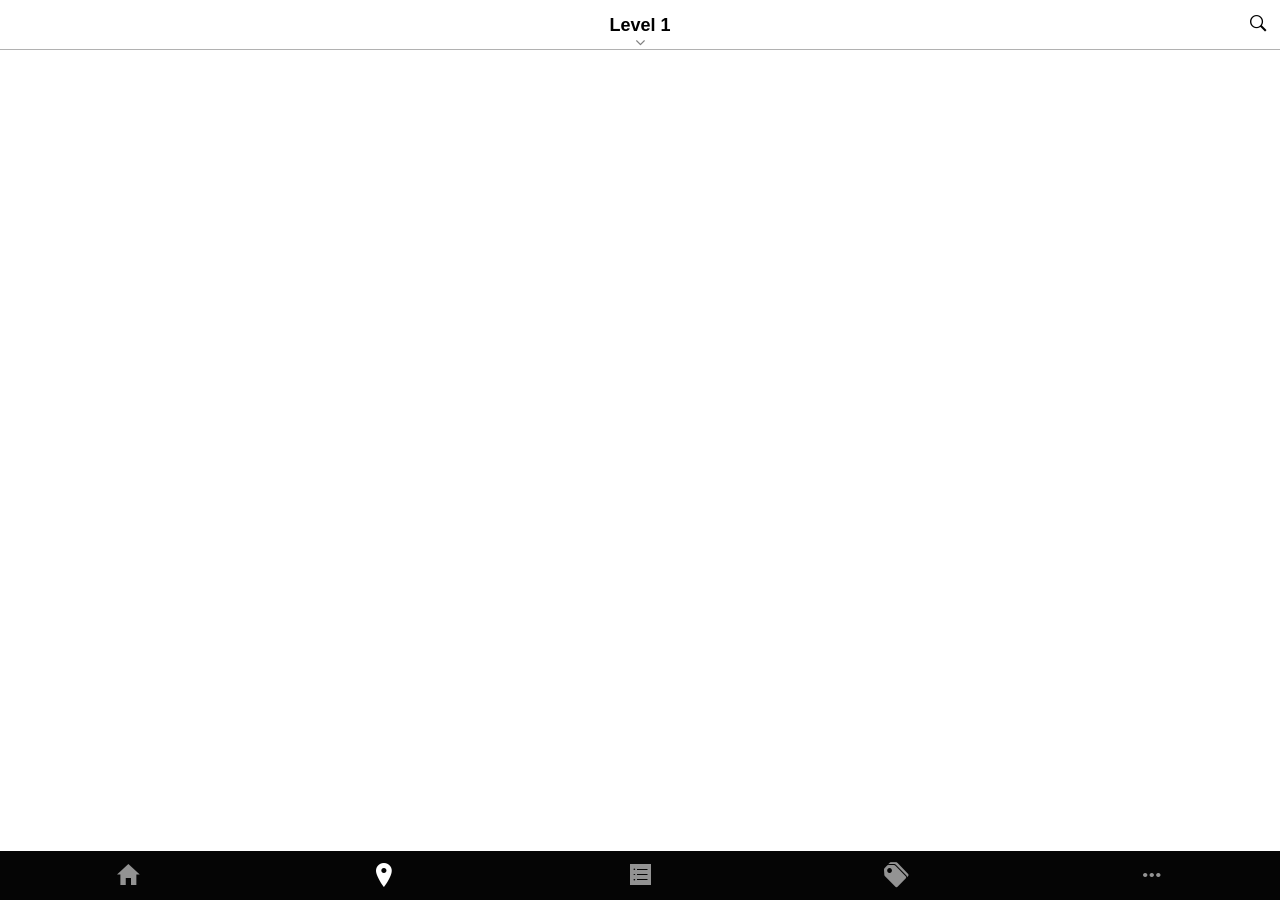
==== map.html @ f91d8433 "Edit map dropdown menu style" ====
<!DOCTYPE html>
<html lang="en-US">
<head>
    <title>Te Papa Map</title>

    <meta name="keywords" content="Web, Project, Keywords">
    <meta name="description" content="Description of the page">
    <meta name="viewport" content="width=device-width, initial-scale=1.0">

    <link rel="stylesheet" href="style/ionicons.css">
    <link rel="stylesheet" href="https://maxcdn.bootstrapcdn.com/font-awesome/4.6.1/css/font-awesome.min.css">
    <link href='https://fonts.googleapis.com/css?family=Hind:400,700' rel='stylesheet' type='text/css'>
    <link href='https://fonts.googleapis.com/css?family=Roboto+Slab:400,700' rel='stylesheet' type='text/css'>
    <link href='https://fonts.googleapis.com/css?family=Roboto+Condensed' rel='stylesheet' type='text/css'>
    <link rel="stylesheet" href="style/style.css">
    <link rel="stylesheet" href="style/maps.css">

    <script src="js/jquery-2.2.0.js"></script>
    <script src="https://cdnjs.cloudflare.com/ajax/libs/twitter-bootstrap/3.3.6/js/bootstrap.min.js"></script>
    <script src="js/jquery.panzoom.js"></script>
    <script src="js/imagemapresizer.min.js"</script>
    <script src="js/dynamicpage.js"></script>
    <script src="js/script.js"></script>
    <script src="js/maps.js"></script>
    <script>
       $.ajax({
        type: 'get',
        dataType: 'jsonp',
        url: 'https://mddn352-project-2.firebaseio.com/rest/maps.json',
        success: function(data) {
          $('#level1-map').attr('src', data.level1);
          $('#level2-map').attr('src', data.level2);
          $('#level3-map').attr('src', data.level3);
          $('#level4-map').attr('src', data.level4);
          $('#level5-map').attr('src', data.level5);
          $('#level6-map').attr('src', data.level6);
        }
      });
    </script>
</head>

<body>

    <div class="actionBar">
      <h1>Level 1</h1>
      <div class="dropdown-caret"><i class="fa fa-angle-down" aria-hidden="true"></i></div>
      <nav id="nav-dropdown">
        <div class="nav-link nav-link-active"><a href="maps/level1.html">Level 1</a></div>
        <div class="nav-link"><a href="maps/level2.html">Level 2</a></div>
        <div class="nav-link"><a href="maps/level3.html">Level 3</a></div>
        <div class="nav-link"><a href="maps/level4.html">Level 4</a></div>
        <div class="nav-link"><a href="maps/level5.html">Level 5</a></div>
        <div class="nav-link"><a href="maps/level6.html">Level 6</a></div>
      </a>
      <div class="ion-ios-search-strong search"></div>
    </div>

    <div class="content">

      <center>
        <section id="l1-m">
          <div class="parent">
            <div class="panzoom">
              <img id="level1-map" style="max-width: 800px;" orgWidth="1193" orgHeight="1256" usemap="#level1-map">
                <map name="level1-map" id="level1">
                  <area shape="rect" name="level1-cafe" coords="233,720,389,770" href="#" alt="cafe" title="Level 1 Cafe"/>
                  <area shape="rect" name="level1-store" coords="223,797,397,870" href="#" alt="store" title="Level 1 Store"/>
                </map>
            </div>
          </div>
        </section>
      </center>

      <div id="overlay"></div>
      <div id="level1-popup-cafe" class="popup">
          <center><p>This is a placeholder text.</p></center>
      </div>

      <div id="level1-popup-store" class="popup">
        <center><p>This is a placeholder text.</p></center>
      </div>

    </div>

    <div class="nav">
        <ul>
            <a href="index.html"><li class="ion-android-home"></li></a>
            <a href="map.html"><span><li class="ion-ios-location"></li></span></a>
            <a href="collection.html"><li class="ion-ios-list"></li></a>
            <a href="tickets.html"><li class="ion-pricetags"></li></a>
            <a href="more.html"><li class="ion-android-more-horizontal"></li></a>
        </ul>
    </div>

</body>

</html>
---- style/style.css ----
body, html {
    margin: 0;
    background-color: rgba(249, 249, 242, 1);
    font-family: sans-serif;
    }   
    
.actionBar {
    position: fixed;
    margin: 0;
    padding: 0;
    width: 100vw;
    height: 49px;
    top: 0;
    background-color: rgba(255, 255, 255, 1);
    border-bottom: 1px solid rgba(177, 177, 177, 1);
    z-index: 200;
    text-align: center;
    display: table;
}

.actionBar h1 {
    display: inline-block;
    margin: 0;
    padding: 0;
    font-size: 18px;
    display: table-cell;
    vertical-align: middle;   
}

.actionBar .close {
    font-size: 38px;
    display: inline-block;
    position: absolute;
    top: 50%;
    transform: translateY(-50%);
    right: 0px;
    color: black;
    width: 44px
}

.actionBar .search {
    font-size: 22px;
    display: inline-block;
    position: absolute;
    top: 50%;
    transform: translateY(-50%);
    right: 0px;
    color: black;
    width: 44px
}

.nav {
    position: fixed;
    margin: 0;
    padding: 0;
    width: 100vw;
    height: 49px;
    bottom: 0;
    background-color: rgba(0, 0, 0, 0.98);
    z-index: 200;
}

.nav ul {
    color: rgba(147, 147, 147, 1);
    list-style: none;
    padding: 0;
    margin: 0;
    height: 100%;
    display: flex;
    justify-content: space-around;
}

.nav ul span {
    color: white;
}

.nav ul li {
    display: inline;
    font-size: 28px;
    line-height: 1.8;
}

.nav a { 
    color: inherit;
    width: 44px;
    text-align: center;
} 

.content {
    width: 100%;
    overflow-x: hidden;
    overflow-y: scroll;
    z-index: 0;
    position: absolute;
    padding-top: 49px;
    padding-bottom: 49px;
}

/*TYPOGRAPHY*/

h3 {
    margin: 10px 0 0 10px;
    font-family: 'Hind', sans-serif;
    font-weight: 700;
}

h3 span {
    font-weight: 400;
}

h4 {
    font-family: 'Roboto Slab', serif;
}

p {
    font-size: 12px;
    color: rgba(102, 102, 102, 1);
    font-family: 'Roboto Slab', serif;
}

/*TYPOGRAPHY ENDS*/

/*HOME SPECIFIC RULES*/

.hideaway {
    width: 100%;
    height: 36px;
    background-color: #333;
    position: fixed;
    top: 49px;
    z-index: 199;
}

.hideaway p {
    margin: 0;
    line-height: 36px;
    margin: 0 20px 0 20px;
    color: white;
    text-align: center;
}

.hideaway .hide {
    color: white;
    width: 44px;
    font-size: 31px;
    line height: 36px;
    text-align: center;
    right: 0;
    position: absolute;
}

.feature {
    height: calc( 35vh + 0px);
    margin-top: 36px;
    margin-bottom: 20px;
    position: relative;
}

.feature .overlay {
    position: absolute;
    bottom: 0;
    left: 0;
    background-color: rgba( 0, 0, 0, 0.5);
    color: white;
    padding: 0 20px 0 20px;
}

.feature .overlay h4 {
    margin-top: 14px;
    margin-bottom: 6px;
}

.feature .overlay p {
    margin: 6px 0px 20px 0px;
    color: white;
}

.row {
    height: 360px;
    padding: 10px;
    white-space: nowrap;
    overflow-x: auto;
    overflow-y: hidden;
    background-color: rgba(249, 249, 242, 1);
}

.row .item {
    height: calc(100% - 6px);
    width: 260px;
    display: inline-block;
    background-color: white;
    overflow: hidden;
    white-space: normal;
}

.row .green {
    border-bottom: 6px solid rgba(67, 141, 22, 1);
}

.row .blue {
    border-bottom: 6px solid rgba(26, 163, 217, 1);
}

.row .item img {
    white-space: normal;
    position: absolute;
    left: 50%;
    top: 50%;
    height: 100%;
    width: auto;
    -webkit-transform: translate(-50%,-50%);
      -ms-transform: translate(-50%,-50%);
          transform: translate(-50%,-50%);
}

.row .thumbnail {
  position: relative;
  width: 100%;
  height: 196px;
  overflow: hidden;
}

.row .item  h4, p {
    white-space: normal;
    margin: 14px 14px 8px 14px;
}

.row a { 
    color: inherit;
    text-decoration: none;
}
    
/*POP UP CONTENT*/
    
.pop {
    width: 100vw;
    height: calc(100vh - 102px);
    background-color: rgba(249, 249, 242, 1);
    position: absolute;
    top: 100vh;
    overflow: scroll;
    padding-bottom: 59px;
}

.pop a {
    text-decoration: none; 
    color: inherit;
}

.banner {
    position: relative;
    width: 100%;
    height: 100%;
    max-height: 35vh;
    overflow: hidden;
}
    
.banner img {
    position: absolute;
    width: 100%;
    height: auto;
    top: -10px
}

.shareIcons {
    positon: relative;
    text-align: right;
    padding-right: 15px;
}

.shareIcons a { 
    color: white;
    text-decoration: none;
    display: inline-block;
    font-size: 20px;
    padding: 8px 2px 8px 2px;
    width: 36px;
    text-align: center;
    margin: 8px 0 8px 0;
}

.shareIcons .fb {
    background-color: #435fad;
}

.shareIcons .twitter {
    background-color: #058bb9;
}

.shareIcons .plus {
    background-color: #666666;
}
    
.popContent {
    height: auto;
    margin: 8px 15px 8px 15px;
    padding: 10px 0 10px 0;
}  

.popContent ul {
    list-style: none;
    font-family: 'Roboto Slab', serif;
    font-weight: 400;
    color: black;
    margin: 0;
    padding: 0;
    font-size: 14px
}

.popContent li {
    margin-bottom: 6px;
    }

.popContent ul li span {
    color: rgba(102, 102, 102, 1);
}

.border {
    height: auto;
    margin: 0 15px 0 15px;
    border-top: solid 1px #dddddd;
}  

.popContent .link {
    vertical-align: super;
    padding: 0 12px 0 4px;
    color: rgba(102, 102, 102, 1);
}

.popContent h3 {
    margin: 0;
}    

.popContent h4 {
    margin: 10px 0 0 0;
    font-weight: 400;
    color: rgba(102, 102, 102, 1);
} 

.popContent p {
    margin: 0;
}
  
/*POP UP CONTENT ENDS*/

/*HOME ENDS*/

/*MAP*/

iframe {
    border: none;
    height: calc(100vh - 98px);
    z-index: 100;
    top: 0;
}

/*MAP ENDS*/

/*PURCHASE*/

.list ul a {
    text-decoration: none;
    color: inherit;
}

.list ul {
    list-style: none;
    padding: 0;
    margin: 0;
}

.list li {
    margin: 10px;
    height: 140px;
    background-color: white;
    position: relative;
}

.list img {
    white-space: normal;
    position: absolute;
    left: 50%;
    top: 50%;
    height: 100%;
    width: auto;
    -webkit-transform: translate(-50%,-50%);
      -ms-transform: translate(-50%,-50%);
          transform: translate(-50%,-50%);
}

.list .thumbnail {
    position: relative;
    width: 45%;
    height: 100%;
    overflow: hidden;
    float: left;
    margin-right: 14px;
}

.list .purchase {
    position: absolute;
    height: 100%;
    width: 45%;
    text-align: center;
    line-height: 140px;
    text-transform: uppercase;
    color: white;
    background-color: rgba( 0, 0, 0, 0.4);
    font-family: 'Hind', sans-serif;
    font-weight: 700;
    letter-spacing: 0.8px;
}

.list .text {
    
}

.list .text h4 {
    padding-top: 10px;
    margin-bottom: 0;
}

/* PURCHASE ENDS*/

/*MORE*/

.moreList ul {
    list-style: none;
    margin: 0;
    padding: 0;
    min-height: calc(100vh - 98px);
    background-color: #333;
}

.moreList li {
    height: 70px;
    background-color: #333;
    color: white;
    border-bottom: solid 1px #666;
    font-family: 'Hind', sans-serif;
    font-weight: 700;
    letter-spacing: 0.8px;
    display: block;  
    line-height: 22px;
    position: relative;
}

.moreList li .text {
    margin: 8px 0 8px 30px;
    position: absolute;
    height: 46px;
    top: 6px;
    width: calc(100% - 60px);
}

.moreList li .sub {
    font-family: 'Roboto Slab', serif;
    font-weight: 400;
    letter-spacing: 0.4px;
}

.moreList .tab{
    height: calc(100% + 1px);
    width: 5px;
    float: left;
    position: absolute;
}

.moreList .green {
    background-color: rgba(67, 141, 22, 1);
}

.moreList .blue {
    background-color: rgba(26, 163, 217, 1);
}

.moreList .orange {
    background-color: rgba(217, 109, 0, 1);
}

.moreList .turq {
    background-color: rgba(0, 140, 140, 1);
}

.moreList .purple {
    background-color: rgba(191, 0, 255, 1);
}

.moreList .arrow {
    float: right;
    margin-right: 30px;
    font-size: 22px;
    line-height: 70px
}

.turn {
    -ms-transform: rotate(90deg); /* IE 9 */
    -webkit-transform: rotate(90deg); /* Chrome, Safari, Opera */
    transform: rotate(90deg);
    -webkit-transition: transform 500ms; /* Safari */
    transition: transform 500ms;
}

.moreList .reveal {
    position: absolute;
    display: inline-block;
    width: calc(100% - 60px);
    top: 70px;
    display: inline-block;
    padding: 0 30px 0 30px;
    
}

.image-cropper {
    width: 100px;
    height: 100px;
    position: relative;
    overflow: hidden;
    border-radius: 50%;
    float: left;
    margin-top: 10px;
    margin-bottom: 20px;
}

.reveal img {
    display: inline;
    margin: 0 auto;
    height: 100%;
    width: auto;

}

.reveal input {
    font-family: 'Hind', sans-serif;
    font-weight: 700;
    font-size: 14px;
    letter-spacing: 0.2px;
    padding: 0 0 0 3px;
    border-top: none;
    border-right: none;
    border-left: none;
    border-bottom: solid 1px white;
    background-color: rgba(0, 0, 0, 0);
    float: left;
}

.reveal .name {
    margin-top: 24px;
}

.reveal .type {
    margin: 5px 0 5px 10px;
    width: calc(100% - 120px);
}


/*MORE ENDS*/
---- style/maps.css ----
body, html {
  background-color: #fff;
  height: 100%;
  overflow: hidden;
}

.actionBar h1 {
  position: absolute;
  left: 50%;
  line-height: 50px;
  transform: translateX(-50%);
}

.actionBar {
  display: block;
  overflow: hidden;
}

.actionBar .search {
  position: absolute;
  top: 0;
  right: 0;
  line-height: 50px;
  transform: none;
}

.dropdown-caret {
  position: absolute;
  top: 34px;
  left: 50%;
  transform: translateX(-50%);
  color: gray;
}

div.wrap {
  height: 100%;
}

#nav-dropdown {
  display: block;
  margin-top: 50px;
  border-top: 1px solid #dedede;
  padding: 0 15px;
}

.nav-link {
  padding: 10px 0;
  font-family: 'Roboto Condensed', sans-serif;
  margin: 2px;
  border-bottom: 1px solid #efefef;
}

.nav-link a {
  color: gray;
  font-weight: 700;
  text-decoration: none;
  margin: 5px;
}

.nav-link-active a {
  color: #78A334;
}

.popup {
  width: 500px;
  height: auto;
  max-width: 100%;
  background: white;
  padding: 15px;
  font-family: 'Roboto Condensed', sans-serif;
  border-radius: 10px;
  box-shadow: 10px 10px 10px #888888;
  position: fixed;
  top: 50%; left: 50%;
  display: none;
  transform: translate(-50%, -50%);
}

.popup img {
  max-width: 100%;
}

#overlay {
  display: none;
  position: fixed;
  top: 0; left: 0;
  width: 100%;
  height: 100%;
  background: rgba(0, 0, 0, 0.1);
}
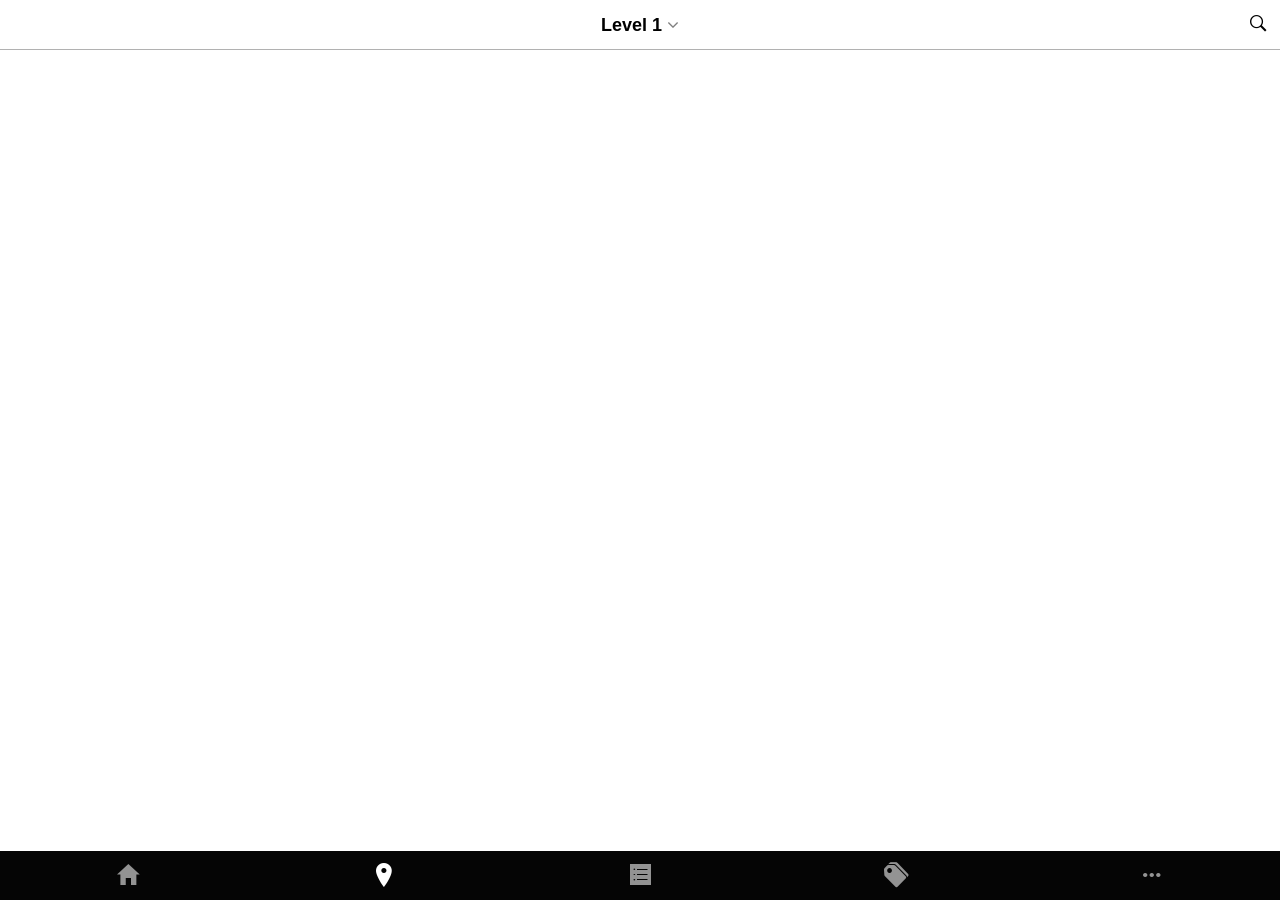
==== commit f0d52f7c: "Edit dropdown menu style" ====
--- a/map.html
+++ b/map.html
@@ -14,12 +14,12 @@
     <link href='https://fonts.googleapis.com/css?family=Roboto+Condensed' rel='stylesheet' type='text/css'>
     <link rel="stylesheet" href="style/style.css">
     <link rel="stylesheet" href="style/maps.css">
+    <link rel="stylesheet" href="style/jquery-jvectormap-2.0.3.css">
 
     <script src="js/jquery-2.2.0.js"></script>
     <script src="https://cdnjs.cloudflare.com/ajax/libs/twitter-bootstrap/3.3.6/js/bootstrap.min.js"></script>
     <script src="js/jquery.panzoom.js"></script>
-    <script src="js/imagemapresizer.min.js"</script>
-    <script src="js/dynamicpage.js"></script>
+    <script src="js/jquery-jvectormap-2.0.3.min.js"></script>
     <script src="js/script.js"></script>
     <script src="js/maps.js"></script>
     <script>
@@ -42,8 +42,7 @@
 <body>
 
     <div class="actionBar">
-      <h1>Level 1</h1>
-      <div class="dropdown-caret"><i class="fa fa-angle-down" aria-hidden="true"></i></div>
+      <h1>Level 1 <i class="fa fa-angle-down" aria-hidden="true"></i></h1>
       <nav id="nav-dropdown">
         <div class="nav-link nav-link-active"><a href="maps/level1.html">Level 1</a></div>
         <div class="nav-link"><a href="maps/level2.html">Level 2</a></div>
@@ -55,17 +54,19 @@
       <div class="ion-ios-search-strong search"></div>
     </div>
 
+    <div class="page-overlay"></div>
+
     <div class="content">
 
       <center>
         <section id="l1-m">
           <div class="parent">
             <div class="panzoom">
-              <img id="level1-map" style="max-width: 800px;" orgWidth="1193" orgHeight="1256" usemap="#level1-map">
+              <img id="level1-map" usemap="#level1-map">
                 <map name="level1-map" id="level1">
-                  <area shape="rect" name="level1-cafe" coords="233,720,389,770" href="#" alt="cafe" title="Level 1 Cafe"/>
-                  <area shape="rect" name="level1-store" coords="223,797,397,870" href="#" alt="store" title="Level 1 Store"/>
-                </map>
+                <area shape="rect" name="level1-cafe" coords="429,1070,504,1143" href="#level1-cafe" alt="cafe" title="Level 1 Cafe"/>
+                <area shape="rect" name="level1-store" coords="428,1207,503,1280" href="#level1-store" alt="store" title="Level 1 Store"/>
+              </map>
             </div>
           </div>
         </section>
--- a/style/maps.css
+++ b/style/maps.css
@@ -12,8 +12,11 @@
 }
 
 .actionBar {
+  position: absolute;
   display: block;
   overflow: hidden;
+
+  z-index: 999;
 }
 
 .actionBar .search {
@@ -24,11 +27,26 @@
   transform: none;
 }
 
+.page-overlay {
+  display: none;
+  position: fixed;
+  top: 0; left: 0;
+  width: 100%;
+  height: 100%;
+  background: rgba(0, 0, 0, 0.1);
+  z-index: 998;
+}
+
+/*
 .dropdown-caret {
   position: absolute;
   top: 34px;
   left: 50%;
   transform: translateX(-50%);
+}
+*/
+
+i {
   color: gray;
 }
 
@@ -62,7 +80,7 @@
 }
 
 .popup {
-  width: 500px;
+  width: 80%;
   height: auto;
   max-width: 100%;
   background: white;
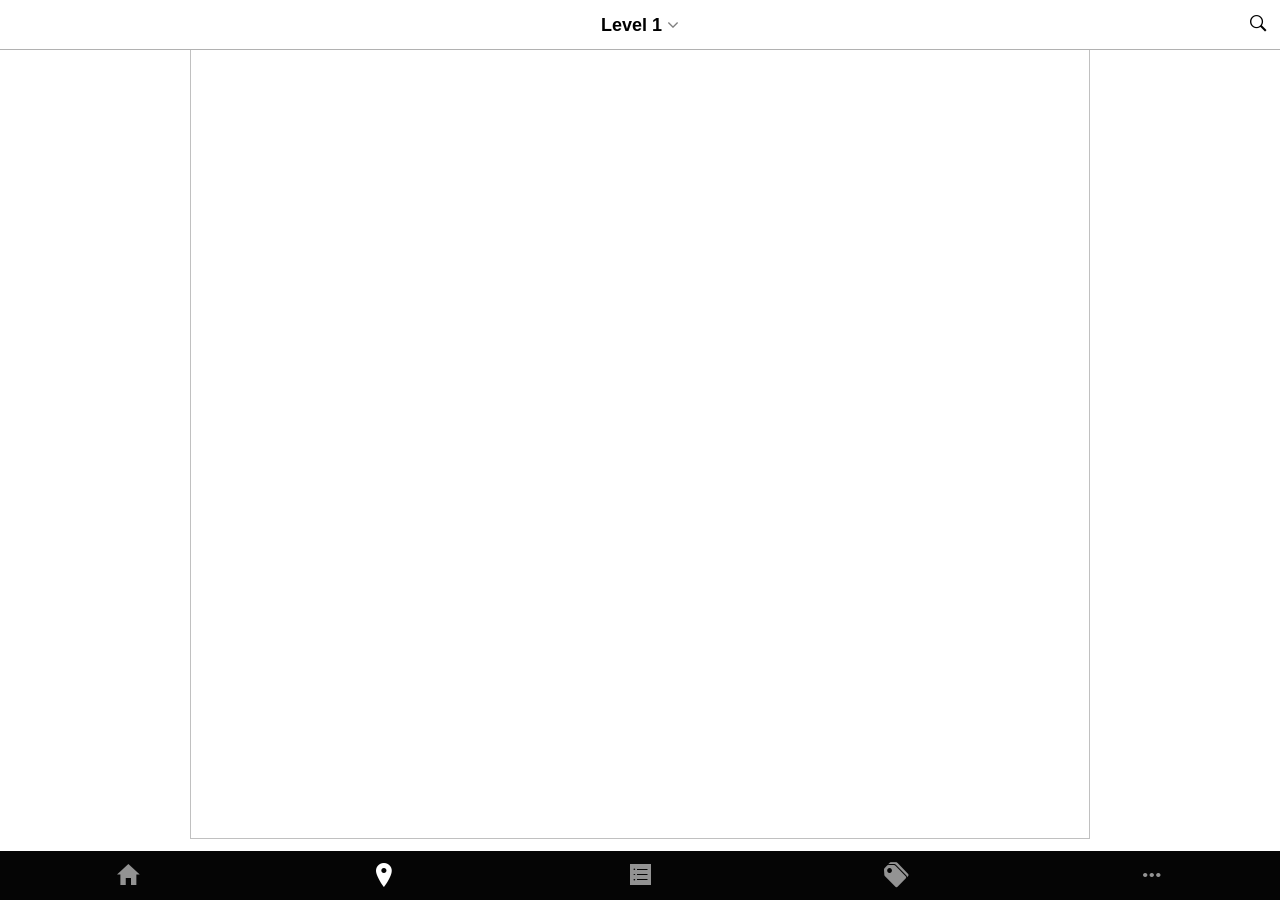
==== commit eb519728: "Edit image map graphics" ====
--- a/map.html
+++ b/map.html
@@ -19,7 +19,7 @@
     <script src="js/jquery-2.2.0.js"></script>
     <script src="https://cdnjs.cloudflare.com/ajax/libs/twitter-bootstrap/3.3.6/js/bootstrap.min.js"></script>
     <script src="js/jquery.panzoom.js"></script>
-    <script src="js/jquery-jvectormap-2.0.3.min.js"></script>
+    <script src="js/jquery.maphilight.js"></script>
     <script src="js/script.js"></script>
     <script src="js/maps.js"></script>
     <script>
@@ -62,10 +62,10 @@
         <section id="l1-m">
           <div class="parent">
             <div class="panzoom">
-              <img id="level1-map" usemap="#level1-map">
-                <map name="level1-map" id="level1">
-                <area shape="rect" name="level1-cafe" coords="429,1070,504,1143" href="#level1-cafe" alt="cafe" title="Level 1 Cafe"/>
-                <area shape="rect" name="level1-store" coords="428,1207,503,1280" href="#level1-store" alt="store" title="Level 1 Store"/>
+              <img id="level1-map" height="790" width="900" usemap="#level1-map">
+              <map name="level1-map" id="level1">
+                <area shape="rect" name="level1-cafe" coords="264,446,314,496" href="#level1-cafe" alt="cafe" title="Level 1 Cafe"/>
+                <area shape="rect" name="level1-store" coords="264,509,314,559" href="#level1-store" alt="store" title="Level 1 Store"/>
               </map>
             </div>
           </div>
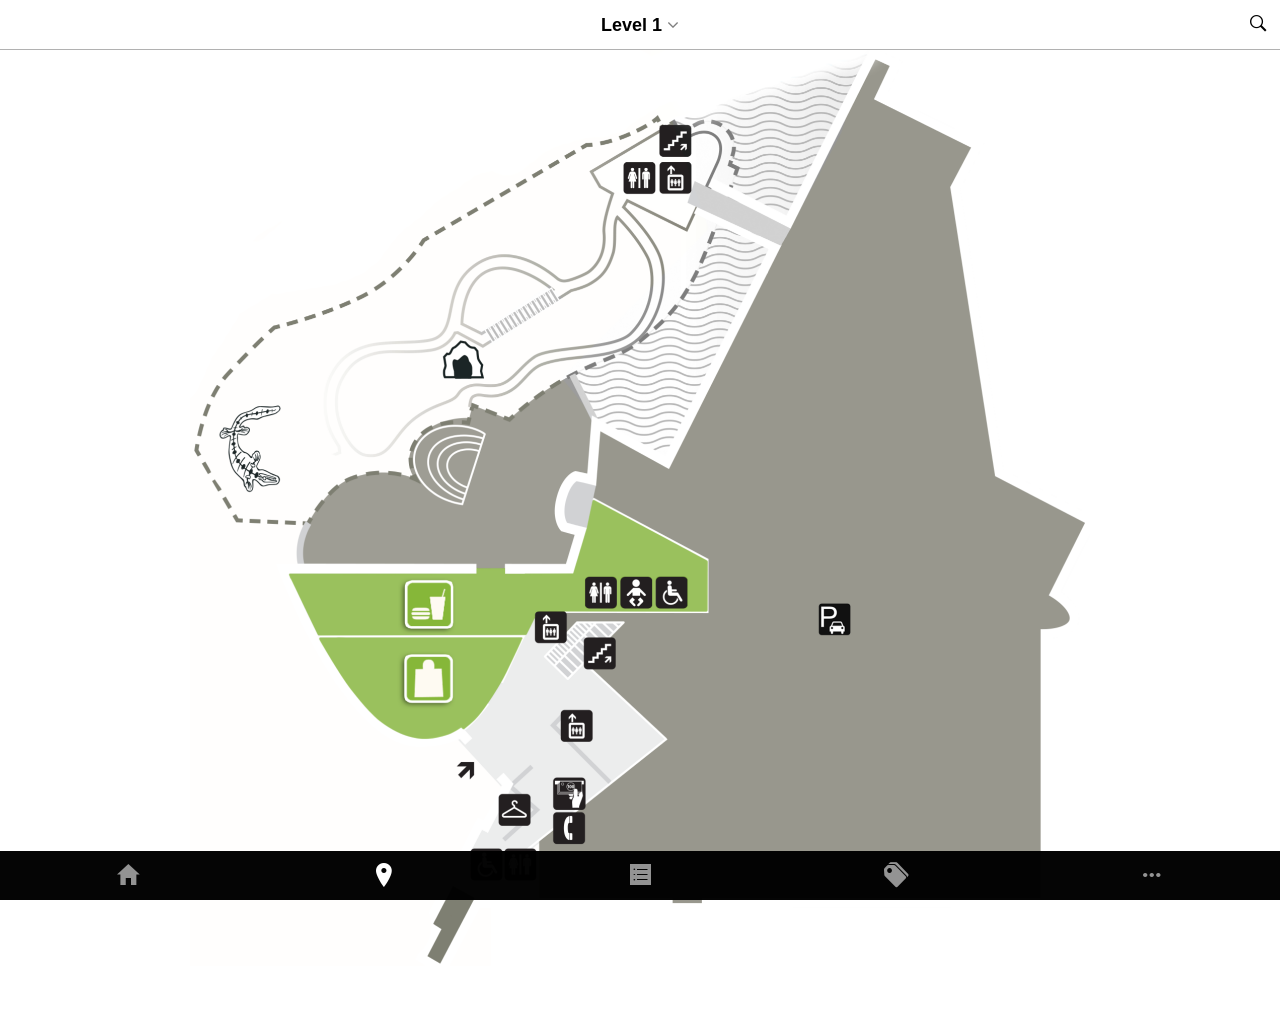
==== commit ed75ab8e: "Edit image map graphics & remove database images" ====
--- a/map.html
+++ b/map.html
@@ -62,10 +62,10 @@
         <section id="l1-m">
           <div class="parent">
             <div class="panzoom">
-              <img id="level1-map" height="790" width="900" usemap="#level1-map">
+              <img src="images/maps/level_1_map.png" height="917" width="900" usemap="#level1-map">
               <map name="level1-map" id="level1">
-                <area shape="rect" name="level1-cafe" coords="264,446,314,496" href="#level1-cafe" alt="cafe" title="Level 1 Cafe"/>
-                <area shape="rect" name="level1-store" coords="264,509,314,559" href="#level1-store" alt="store" title="Level 1 Store"/>
+                <area shape="rect" name="level1-cafe" coords="214,530,264,580" href="#level1-cafe" alt="cafe" title="Level 1 Cafe"/>
+                <area shape="rect" name="level1-store" coords="213,604,263,654" href="#level1-store" alt="store" title="Level 1 Store"/>
               </map>
             </div>
           </div>
--- a/style/maps.css
+++ b/style/maps.css
@@ -87,7 +87,7 @@
   padding: 15px;
   font-family: 'Roboto Condensed', sans-serif;
   border-radius: 10px;
-  box-shadow: 10px 10px 10px #888888;
+  /*box-shadow: 10px 10px 10px #888888;*/
   position: fixed;
   top: 50%; left: 50%;
   display: none;
